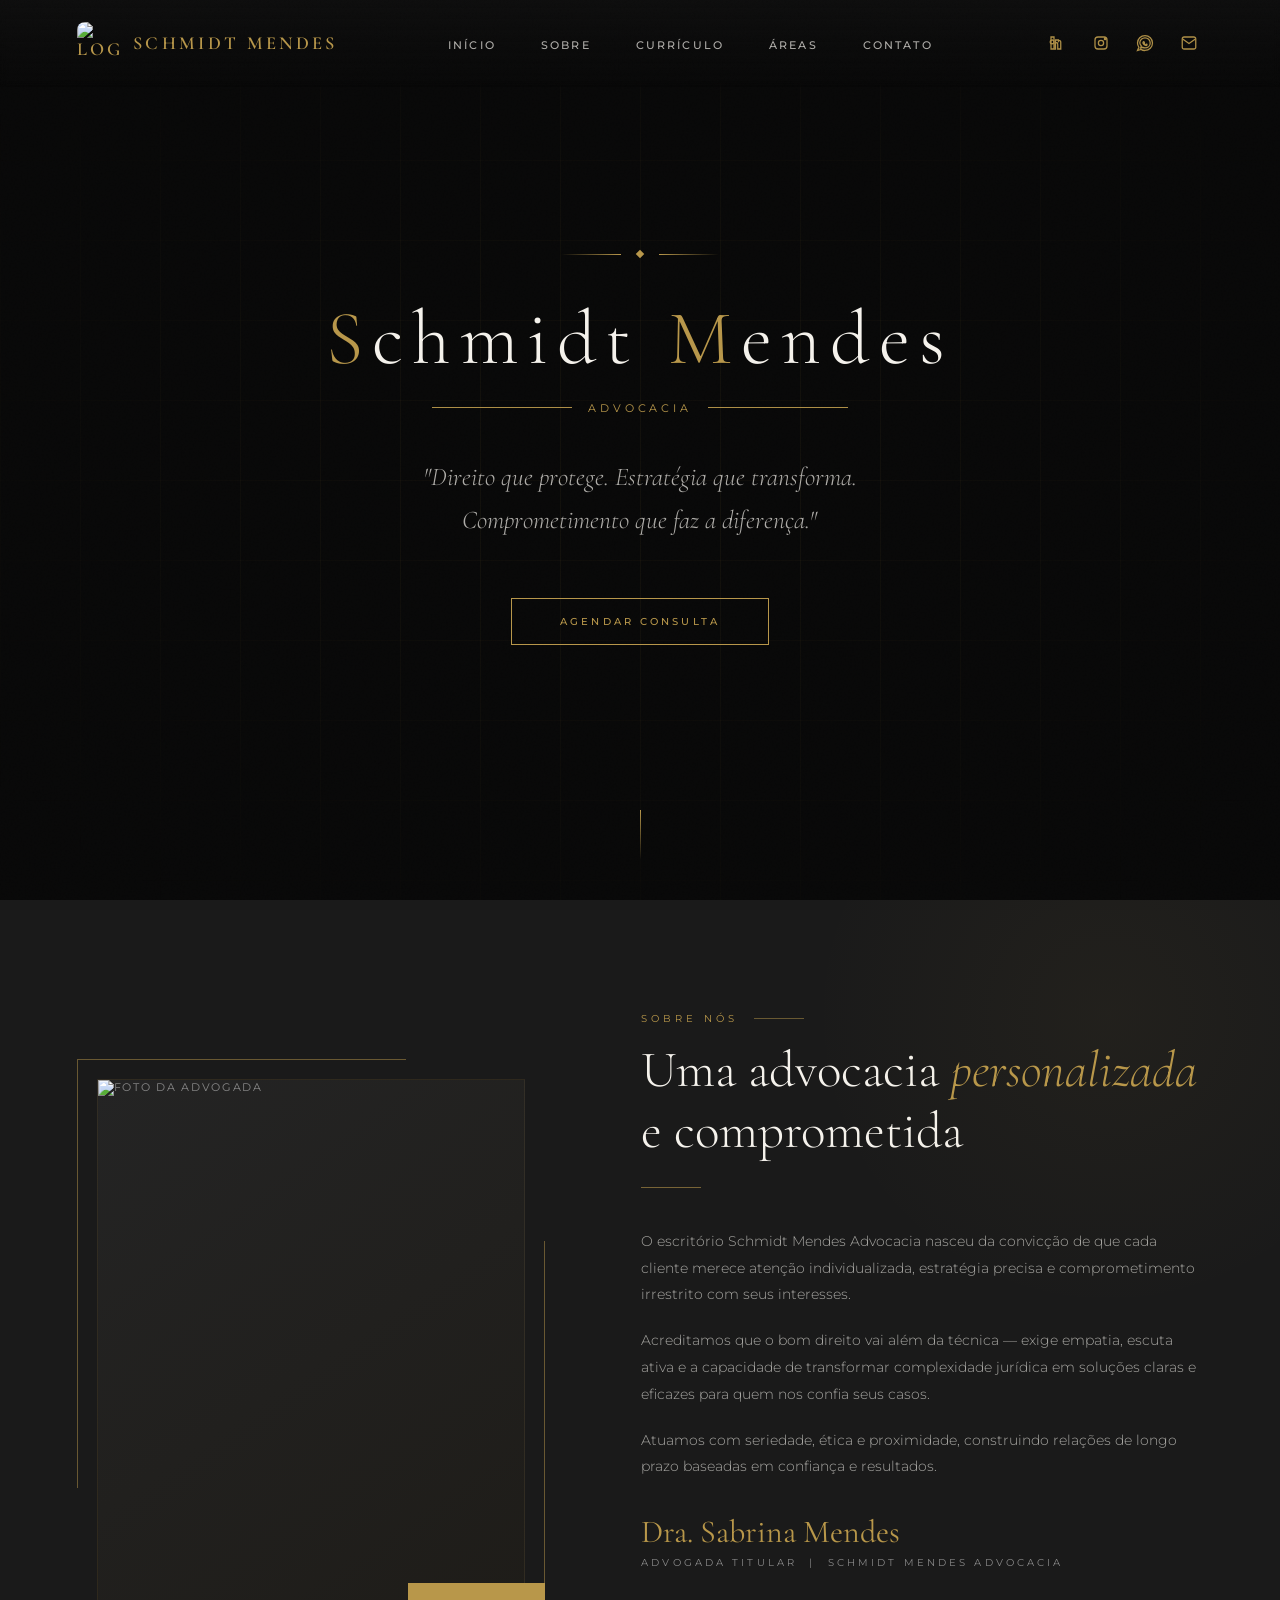
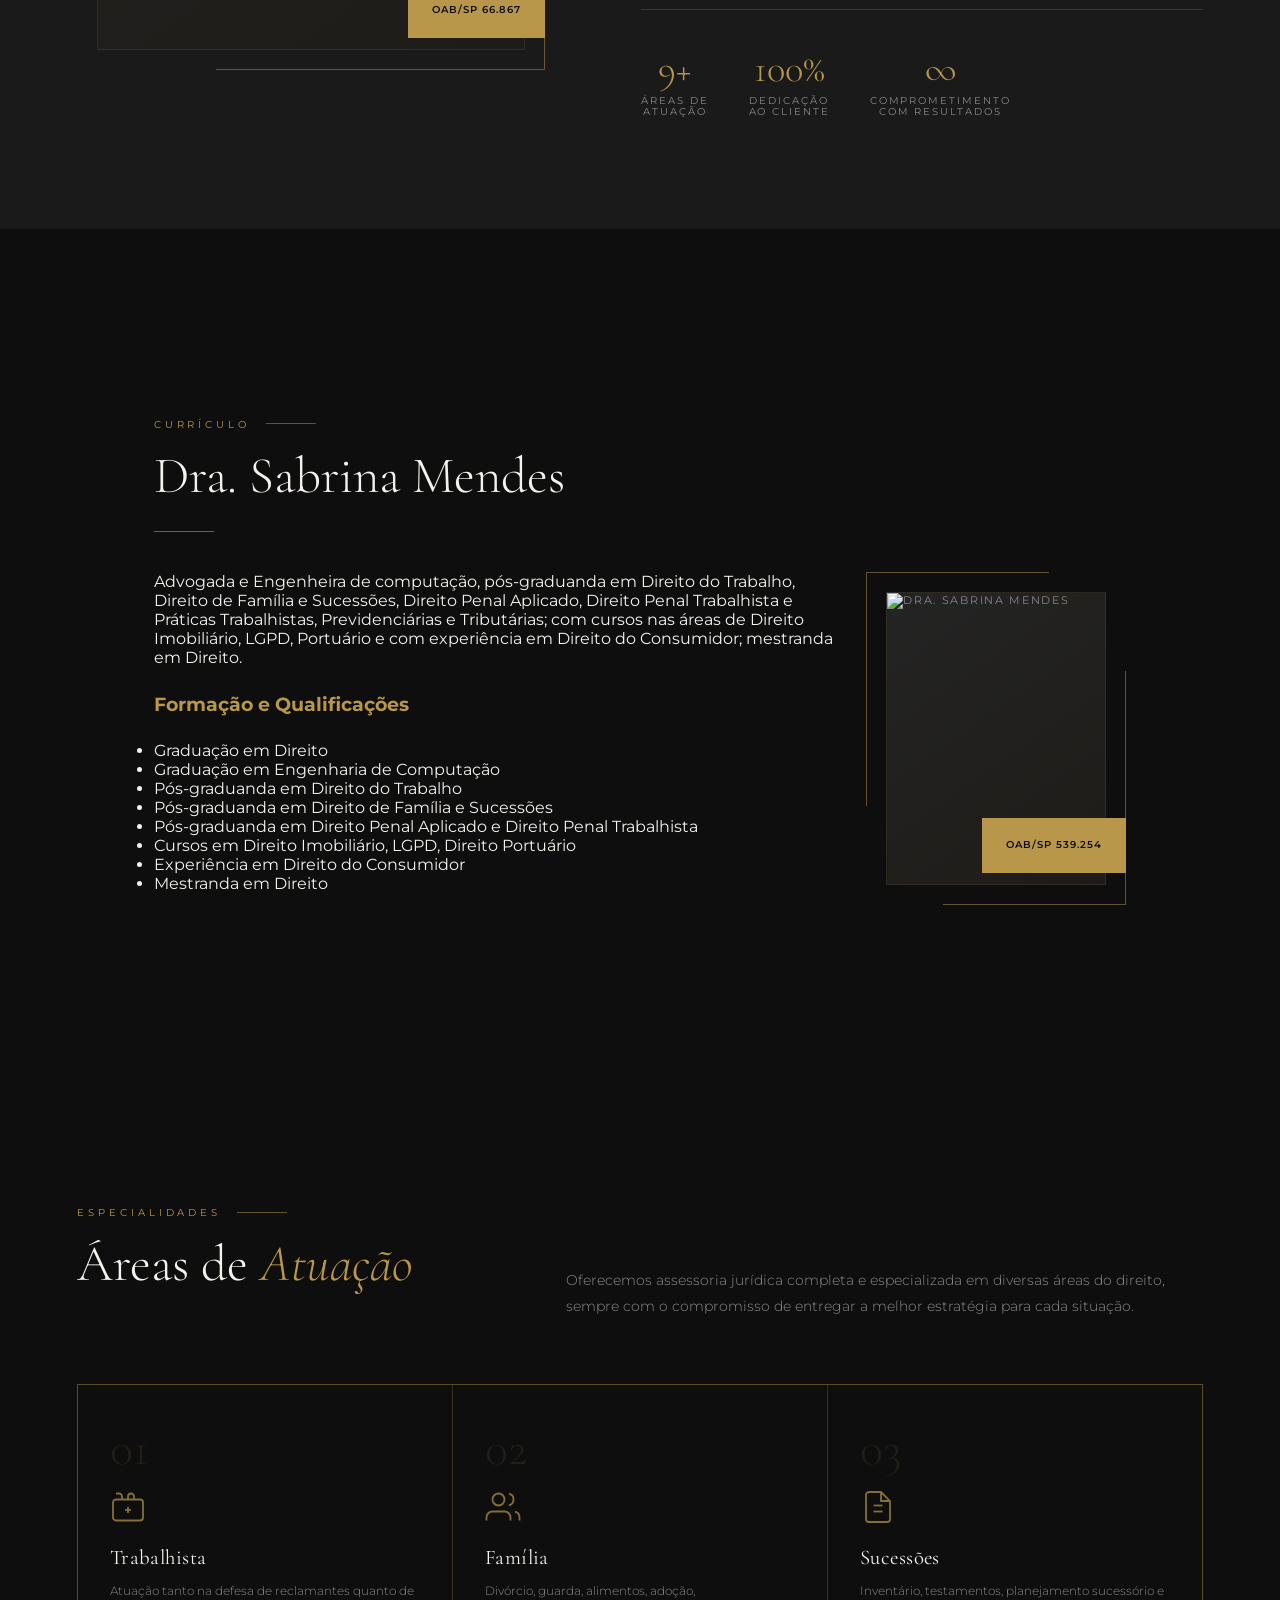
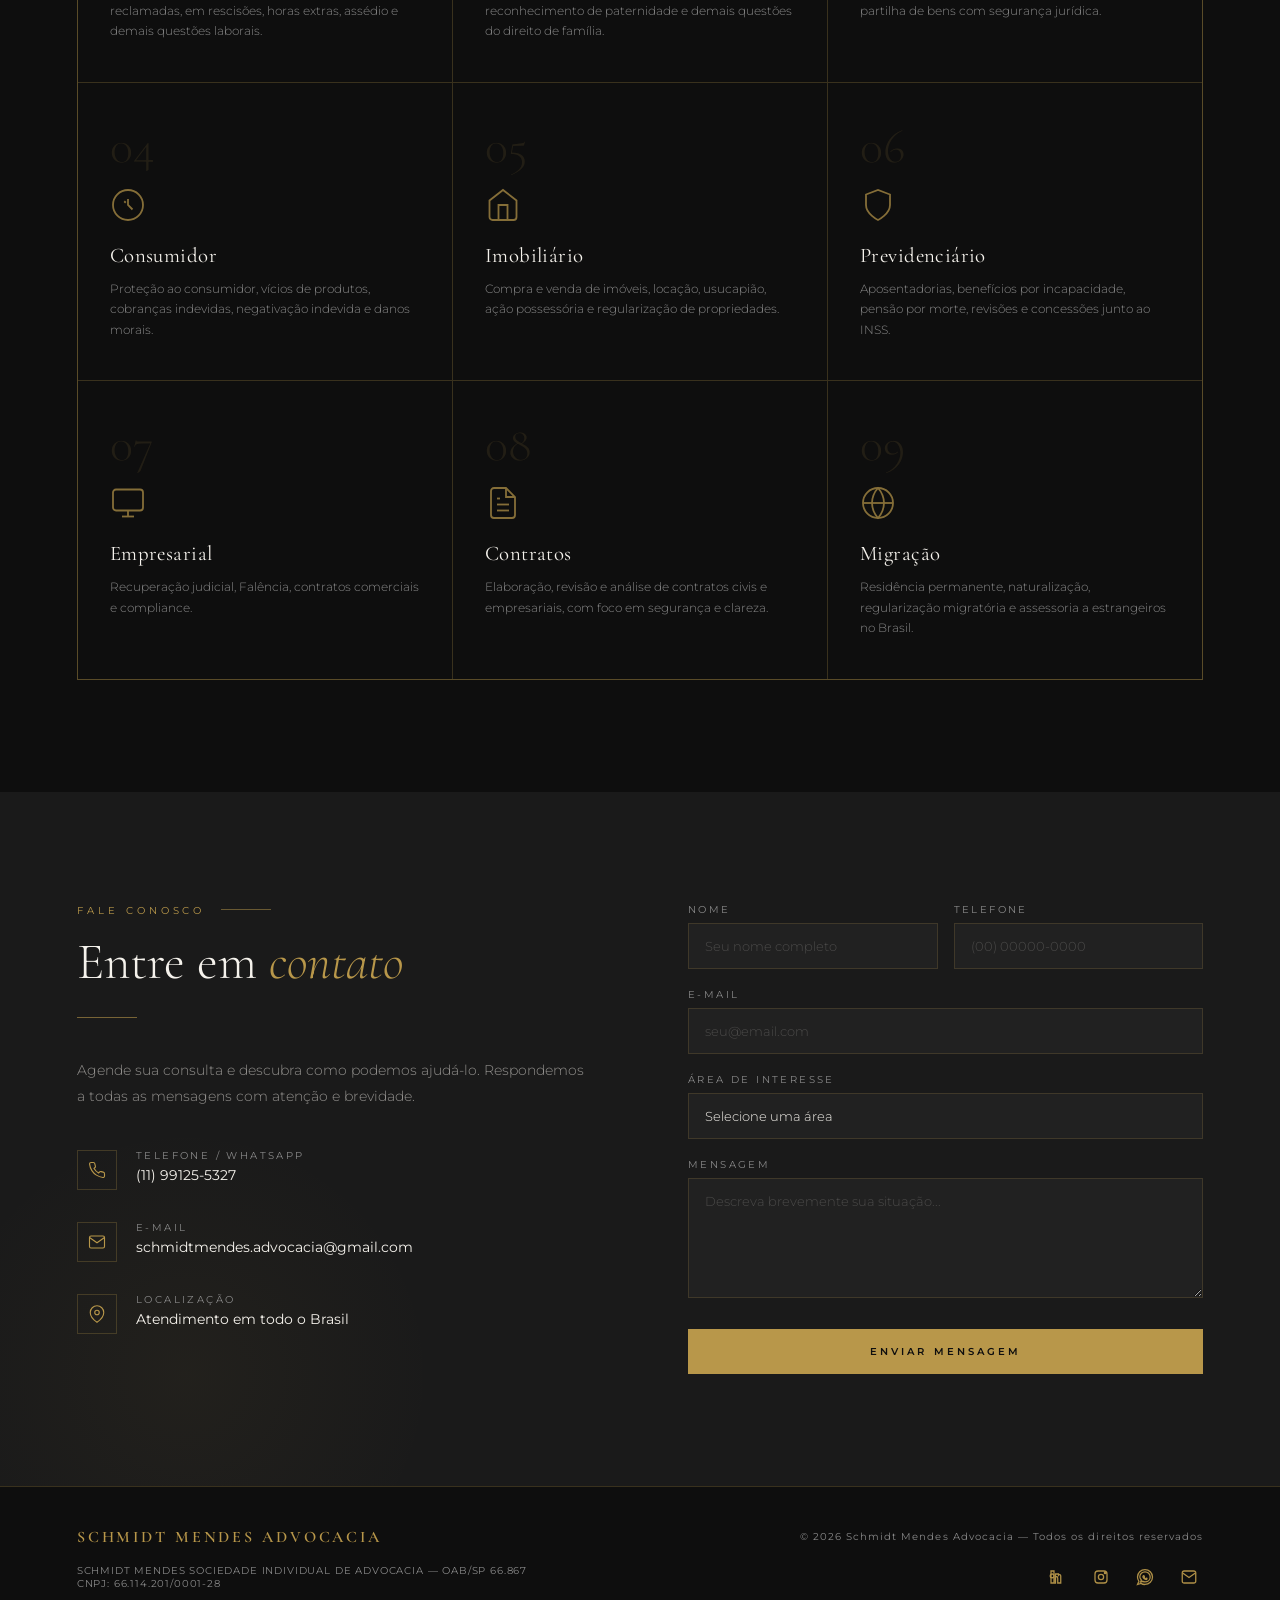
==== index.html @ 12203802 "fix: changing Schmidtmendesadv.html to index.html" ====
<!DOCTYPE html>
<html lang="pt-BR">
<head>
<meta charset="UTF-8">
<meta name="viewport" content="width=device-width, initial-scale=1.0">
<title>SM Advocacia</title>
<link rel="icon" type="image/png" href="../SITE THINGS/Gemini_Generated_Image_hbgyanhbgyanhbgy-removebg-preview.png">
<link href="https://fonts.googleapis.com/css2?family=Cormorant+Garamond:ital,wght@0,300;0,400;0,600;1,300;1,400&family=Montserrat:wght@300;400;500;600&display=swap" rel="stylesheet">
<link rel="stylesheet" href="Schmidtmendesadv.css">
<script src="Schmidtmendesadv.js" defer></script>
</head>
<body>

<nav>
  <div class="nav-logo">
    <img class="nav-logo-img" src="../SITE THINGS/Gemini_Generated_Image_hbgyanhbgyanhbgy-removebg-preview.png" alt="Logo Schmidt Mendes">
    <span>Schmidt Mendes</span>
  </div>
    <ul class="nav-links">
    <li><a href="index.html">Início</a></li>
    <li><a href="#sobre">Sobre</a></li>
    <li><a href="#curriculo">Currículo</a></li>
    <li><a href="#areas">Áreas</a></li>
    <li><a href="#contato">Contato</a></li>
    
  </ul>

  <div class="nav-socials">
    <a href="https://www.linkedin.com/company/schmidt-mendes-advocacia" target="_blank" rel="noopener noreferrer" aria-label="LinkedIn">
      <svg viewBox="0 0 24 24" aria-hidden="true"><path d="M4 4h4v16H4z"></path><path d="M8 10.5c0-1.38-1.12-2.5-2.5-2.5S3 9.12 3 10.5 4.12 13 5.5 13 8 11.88 8 10.5z"></path><path d="M10 20V8h4v1.6c.9-1.3 3-1.4 3 1.2V20h-4v-5.4c0-1.3 0-3-1.8-3s-2 1.3-2 2.9V20H10z"></path></svg>
    </a>
    <a href="https://www.instagram.com/schmidtmendes.adv/" target="_blank" rel="noopener noreferrer" aria-label="Instagram">
      <svg viewBox="0 0 24 24" aria-hidden="true"><rect x="4" y="4" width="16" height="16" rx="4"></rect><circle cx="12" cy="12" r="3.5"></circle><circle cx="17.5" cy="6.5" r="1"></circle></svg>
    </a>
    <a href="https://wa.me/5511991255327" target="_blank" rel="noopener noreferrer" aria-label="WhatsApp">
      <svg viewBox="0 0 24 24" aria-hidden="true"><path d="M12 2.04C6.47 2.04 2 6.49 2 12.02c0 2.12.7 4.09 1.88 5.69L2 22l4.58-1.45A9.94 9.94 0 0 0 12 21.98c5.53 0 10-4.45 10-9.96S17.53 2.04 12 2.04zm0 16.6c-1.03 0-2.03-.27-2.92-.77l-.21-.12-2.72.86.92-2.65-.14-.28A6.91 6.91 0 0 1 5.07 12c0-3.83 3.1-6.94 6.93-6.94 3.83 0 6.93 3.1 6.93 6.94S15.83 18.64 12 18.64zm3.11-4.5c-.16-.1-.94-.46-1.09-.52-.15-.06-.26-.1-.37.1-.1.16-.37.52-.45.63-.08.14-.17.17-.32.06-.14-.1-.61-.22-1.16-.72-.43-.38-.72-.84-.8-1-.08-.16-.01-.24.06-.32.06-.06.13-.14.2-.21.06-.05.08-.09.12-.15.04-.06.02-.12 0-.17-.02-.05-.37-.9-.51-1.24-.14-.31-.28-.27-.37-.27-.09 0-.19 0-.29 0-.1 0-.24.03-.37.18-.12.15-.46.45-.46 1.1 0 .64.47 1.26.53 1.35.05.1.92 1.45 2.22 2.03 1.29.58 1.29.39 1.53.37.24-.02.78-.32.89-.63.11-.31.11-.59.08-.64-.03-.05-.14-.08-.29-.14z"></path></svg>
    </a>
    <a href="mailto:schmidtmendes.advocacia@gmail.com" aria-label="E-mail">
      <svg viewBox="0 0 24 24" aria-hidden="true"><path d="M3 6.5A2.5 2.5 0 0 1 5.5 4h13A2.5 2.5 0 0 1 21 6.5v11a2.5 2.5 0 0 1-2.5 2.5h-13A2.5 2.5 0 0 1 3 17.5v-11z"></path><path d="M3.5 6.75l8.5 6 8.5-6"></path></svg>
    </a>
  </div>
</nav>

<section id="home">
  <div class="hero-bg"></div>
  <div class="hero-lines"></div>

  <div class="hero-content">
    <div class="hero-ornament">
      <div class="ornament-line"></div>
      <div class="ornament-diamond"></div>
      <div class="ornament-line right"></div>
    </div>

    <h1 class="hero-firm"><span class="hero-initial">S</span>chmidt <span class="hero-initial">M</span>endes</h1>
    <div class="hero-sub-wrapper">
      <div class="hero-sub-line"></div>
      <p class="hero-sub">ADVOCACIA</p>
      <div class="hero-sub-line"></div>
    </div>

    <p class="hero-tagline">
      "Direito que protege. Estratégia que transforma.<br>Comprometimento que faz a diferença."
    </p>

    <a href="#contato" class="hero-cta">Agendar Consulta</a>
  </div>

  <div class="scroll-hint">
    <div class="scroll-line"></div>
  </div>
</section>

<section id="sobre">
  <div class="sobre-grid">
    <div class="sobre-image-wrap reveal">
      <div class="sobre-frame">
        <div class="sobre-placeholder">
          <img class="sobre-photo" src="../SITE THINGS/Image Editing (2).png" alt="Foto da Advogada" style="width:100%;height:100%;object-fit:cover;display:block;">
        </div>
      </div>
      <div class="sobre-badge">OAB/SP 66.867
      </div>
    </div>

    <div class="sobre-text">
      <div class="section-label">Sobre Nós</div>
      <h2 class="section-title">Uma advocacia <em>personalizada</em> e comprometida</h2>
      <div class="divider"></div>

      <p>O escritório Schmidt Mendes Advocacia nasceu da convicção de que cada cliente merece atenção individualizada, estratégia precisa e comprometimento irrestrito com seus interesses.</p>

      <p>Acreditamos que o bom direito vai além da técnica — exige empatia, escuta ativa e a capacidade de transformar complexidade jurídica em soluções claras e eficazes para quem nos confia seus casos.</p>

      <p>Atuamos com seriedade, ética e proximidade, construindo relações de longo prazo baseadas em confiança e resultados.</p>

      <div class="sobre-name">Dra. Sabrina Mendes</div>
      <div class="sobre-role">Advogada Titular &nbsp;|&nbsp; Schmidt Mendes Advocacia</div>

      <div class="sobre-stats">
        <div class="stat-item">
          <span class="stat-number">9+</span>
          <div class="stat-label">Áreas de<br>Atuação</div>
        </div>
        <div class="stat-item">
          <span class="stat-number">100%</span>
          <div class="stat-label">Dedicação<br>ao Cliente</div>
        </div>
        <div class="stat-item">
          <span class="stat-number">∞</span>
          <div class="stat-label">Comprometimento<br>com Resultados</div>
        </div>
      </div>
    </div>
  </div>
</section>


<section id="curriculo">
  <div class="curriculo-wrap reveal" style="padding:6vw;">
    <div>
      <div class="section-label">Currículo</div>
      <h2 class="section-title">Dra. Sabrina Mendes</h2>
      <div class="divider"></div>
    </div>

    <div style="display:flex;gap:2rem;align-items:flex-start;flex-wrap:wrap;">
      <div style="flex:1;min-width:260px;">
        <p>Advogada e Engenheira de computação, pós-graduanda em Direito do Trabalho, Direito de Família e Sucessões, Direito Penal Aplicado, Direito Penal Trabalhista e Práticas Trabalhistas, Previdenciárias e Tributárias; com cursos nas áreas de Direito Imobiliário, LGPD, Portuário e com experiência em Direito do Consumidor; mestranda em Direito.</p>

        <h3 class="qual-title">Formação e Qualificações</h3>
        <ul>
          <li>Graduação em Direito</li>
          <li>Graduação em Engenharia de Computação</li>
          <li>Pós-graduanda em Direito do Trabalho</li>
          <li>Pós-graduanda em Direito de Família e Sucessões</li>
          <li>Pós-graduanda em Direito Penal Aplicado e Direito Penal Trabalhista</li>
          <li>Cursos em Direito Imobiliário, LGPD, Direito Portuário</li>
          <li>Experiência em Direito do Consumidor</li>
          <li>Mestranda em Direito</li>
        </ul>
      </div>

      <div class="sobre-image-wrap reveal" style="width:260px;flex:0 0 260px;">
        <div class="sobre-frame">
          <div class="sobre-placeholder">
            <img class="sobre-photo" src="../SITE THINGS/ChatGPT Image 16 de mai. de 2026, 17_04_55.png" alt="Dra. Sabrina Mendes" style="width:100%;height:100%;object-fit:cover;display:block;">
          </div>
        </div>
        <div class="sobre-badge">OAB/SP 539.254
        </div>
      </div>
    </div>
  </div>
</section>

<section id="areas">
  <div class="areas-intro reveal">
    <div>
      <div class="section-label">Especialidades</div>
      <h2 class="section-title">Áreas de <em>Atuação</em></h2>
    </div>
    <p class="areas-desc">Oferecemos assessoria jurídica completa e especializada em diversas áreas do direito, sempre com o compromisso de entregar a melhor estratégia para cada situação.</p>
  </div>

  <div class="areas-grid">
    <div class="area-card reveal">
      <div class="area-num">01</div>
      <svg class="area-icon" viewBox="0 0 24 24" fill="none" stroke="currentColor" stroke-width="1.2">
        <rect x="2" y="7" width="20" height="14" rx="2"/>
        <path d="M16 7V5a2 2 0 0 0-4 0v2M8 7V5a2 2 0 0 0-2-2H4"/>
        <line x1="12" y1="12" x2="12" y2="16"/>
        <line x1="10" y1="14" x2="14" y2="14"/>
      </svg>
      <div class="area-name">Trabalhista</div>
        <p class="area-desc">Atuação tanto na defesa de reclamantes quanto de reclamadas, em rescisões, horas extras, assédio e demais questões laborais.</p>
    </div>
    <div class="area-card reveal">
      <div class="area-num">02</div>
      <svg class="area-icon" viewBox="0 0 24 24" fill="none" stroke="currentColor" stroke-width="1.2">
        <path d="M17 21v-2a4 4 0 0 0-4-4H5a4 4 0 0 0-4 4v2"/>
        <circle cx="9" cy="7" r="4"/>
        <path d="M23 21v-2a4 4 0 0 0-3-3.87"/>
        <path d="M16 3.13a4 4 0 0 1 0 7.75"/>
      </svg>
      <div class="area-name">Família</div>
      <p class="area-desc">Divórcio, guarda, alimentos, adoção, reconhecimento de paternidade e demais questões do direito de família.</p>
    </div>
    <div class="area-card reveal">
      <div class="area-num">03</div>
      <svg class="area-icon" viewBox="0 0 24 24" fill="none" stroke="currentColor" stroke-width="1.2">
        <path d="M14 2H6a2 2 0 0 0-2 2v16a2 2 0 0 0 2 2h12a2 2 0 0 0 2-2V8z"/>
        <polyline points="14 2 14 8 20 8"/>
        <line x1="9" y1="15" x2="15" y2="15"/>
        <line x1="9" y1="11" x2="15" y2="11"/>
      </svg>
      <div class="area-name">Sucessões</div>
      <p class="area-desc">Inventário, testamentos, planejamento sucessório e partilha de bens com segurança jurídica.</p>
    </div>
    <div class="area-card reveal">
      <div class="area-num">04</div>
      <svg class="area-icon" viewBox="0 0 24 24" fill="none" stroke="currentColor" stroke-width="1.2">
        <circle cx="12" cy="12" r="10"/>
        <path d="M12 8v4l3 3"/>
        <path d="M9.5 9.5l1 1"/>
      </svg>
      <div class="area-name">Consumidor</div>
      <p class="area-desc">Proteção ao consumidor, vícios de produtos, cobranças indevidas, negativação indevida e danos morais.</p>
    </div>
    <div class="area-card reveal">
      <div class="area-num">05</div>
      <svg class="area-icon" viewBox="0 0 24 24" fill="none" stroke="currentColor" stroke-width="1.2">
        <path d="M3 9l9-7 9 7v11a2 2 0 0 1-2 2H5a2 2 0 0 1-2-2z"/>
        <polyline points="9 22 9 12 15 12 15 22"/>
      </svg>
      <div class="area-name">Imobiliário</div>
      <p class="area-desc">Compra e venda de imóveis, locação, usucapião, ação possessória e regularização de propriedades.</p>
    </div>
    <div class="area-card reveal">
      <div class="area-num">06</div>
      <svg class="area-icon" viewBox="0 0 24 24" fill="none" stroke="currentColor" stroke-width="1.2">
        <path d="M12 22s8-4 8-10V5l-8-3-8 3v7c0 6 8 10 8 10z"/>
      </svg>
      <div class="area-name">Previdenciário</div>
      <p class="area-desc">Aposentadorias, benefícios por incapacidade, pensão por morte, revisões e concessões junto ao INSS.</p>
    </div>
    <div class="area-card reveal">
      <div class="area-num">07</div>
      <svg class="area-icon" viewBox="0 0 24 24" fill="none" stroke="currentColor" stroke-width="1.2">
        <rect x="2" y="3" width="20" height="14" rx="2"/>
        <line x1="8" y1="21" x2="16" y2="21"/>
        <line x1="12" y1="17" x2="12" y2="21"/>
      </svg>
      <div class="area-name">Empresarial</div>
      <p class="area-desc">Recuperação judicial, Falência, contratos comerciais e compliance.</p>
    </div>
    <div class="area-card reveal">
      <div class="area-num">08</div>
      <svg class="area-icon" viewBox="0 0 24 24" fill="none" stroke="currentColor" stroke-width="1.2">
        <path d="M14 2H6a2 2 0 0 0-2 2v16a2 2 0 0 0 2 2h12a2 2 0 0 0 2-2V8z"/>
        <polyline points="14 2 14 8 20 8"/>
        <line x1="16" y1="13" x2="8" y2="13"/>
        <line x1="16" y1="17" x2="8" y2="17"/>
        <polyline points="10 9 9 9 8 9"/>
      </svg>
      <div class="area-name">Contratos</div>
      <p class="area-desc">Elaboração, revisão e análise de contratos civis e empresariais, com foco em segurança e clareza.</p>
    </div>
    <div class="area-card reveal">
      <div class="area-num">09</div>
      <svg class="area-icon" viewBox="0 0 24 24" fill="none" stroke="currentColor" stroke-width="1.2">
        <circle cx="12" cy="12" r="10"/>
        <line x1="2" y1="12" x2="22" y2="12"/>
        <path d="M12 2a15.3 15.3 0 0 1 4 10 15.3 15.3 0 0 1-4 10 15.3 15.3 0 0 1-4-10 15.3 15.3 0 0 1 4-10z"/>
      </svg>
      <div class="area-name">Migração</div>
      <p class="area-desc">Residência permanente, naturalização, regularização migratória e assessoria a estrangeiros no Brasil.</p>
    </div>
  </div>
</section>

<section id="contato">
  <div class="contato-wrap">
    <div class="reveal">
      <div class="section-label">Fale Conosco</div>
      <h2 class="section-title">Entre em <em>contato</em></h2>
      <div class="divider"></div>
      <p class="contato-intro">
        Agende sua consulta e descubra como podemos ajudá-lo. Respondemos a todas as mensagens com atenção e brevidade.
      </p>

      <div class="contato-info-item">
        <div class="contato-icon">
          <svg viewBox="0 0 24 24" fill="none" stroke="currentColor" stroke-width="1.5">
            <path d="M22 16.92v3a2 2 0 0 1-2.18 2 19.79 19.79 0 0 1-8.63-3.07 19.5 19.5 0 0 1-6-6A19.79 19.79 0 0 1 2.12 4.18 2 2 0 0 1 4.11 2h3a2 2 0 0 1 2 1.72c.127.96.361 1.903.7 2.81a2 2 0 0 1-.45 2.11L8.09 9.91a16 16 0 0 0 6 6l1.27-1.27a2 2 0 0 1 2.11-.45c.907.339 1.85.573 2.81.7A2 2 0 0 1 22 16.92z"/>
          </svg>
        </div>
        <div>
          <div class="contato-info-label">Telefone / WhatsApp</div>
          <div class="contato-info-val">(11) 99125-5327</div>
        </div>
      </div>

      <div class="contato-info-item">
        <div class="contato-icon">
          <svg viewBox="0 0 24 24" fill="none" stroke="currentColor" stroke-width="1.5">
            <path d="M4 4h16c1.1 0 2 .9 2 2v12c0 1.1-.9 2-2 2H4c-1.1 0-2-.9-2-2V6c0-1.1.9-2 2-2z"/>
            <polyline points="22,6 12,13 2,6"/>
          </svg>
        </div>
        <div>
          <div class="contato-info-label">E-mail</div>
          <div class="contato-info-val">schmidtmendes.advocacia@gmail.com</div>
        </div>
      </div>

      <div class="contato-info-item">
        <div class="contato-icon">
          <svg viewBox="0 0 24 24" fill="none" stroke="currentColor" stroke-width="1.5">
            <path d="M21 10c0 7-9 13-9 13s-9-6-9-13a9 9 0 0 1 18 0z"/>
            <circle cx="12" cy="10" r="3"/>
          </svg>
        </div>
        <div>
          <div class="contato-info-label">Localização</div>
          <div class="contato-info-val">Atendimento em todo o Brasil</div>
        </div>
      </div>
    </div>

    <div class="reveal">
      <form class="contato-form">
        <div class="form-row">
          <div class="form-group">
            <label>Nome</label>
            <input id="contact-name" name="name" type="text" placeholder="Seu nome completo">
          </div>
          <div class="form-group">
            <label>Telefone</label>
            <input id="contact-phone" name="phone" type="tel" placeholder="(00) 00000-0000">
          </div>
        </div>
        <div class="form-group">
          <label>E-mail</label>
          <input id="contact-email" name="email" type="email" placeholder="seu@email.com">
        </div>
        <div class="form-group">
          <label>Área de interesse</label>
          <select id="contact-area" name="area">
            <option value="" disabled selected>Selecione uma área</option>
            <option>Trabalhista</option>
            <option>Família</option>
            <option>Sucessões</option>
            <option>Consumidor</option>
            <option>Imobiliário</option>
            <option>Previdenciário</option>
            <option>Empresarial</option>
            <option>Contratos</option>
            <option>Migração</option>
            <option>Outro</option>
          </select>
        </div>
        <div class="form-group">
          <label>Mensagem</label>
          <textarea id="contact-message" name="message" placeholder="Descreva brevemente sua situação..."></textarea>
        </div>
        <button type="submit" class="btn-submit">Enviar Mensagem</button>
      </form>
    </div>
  </div>
</section>

<footer>
  <div class="footer-logo">Schmidt Mendes Advocacia</div>
  <div class="footer-copy">© 2026 Schmidt Mendes Advocacia — Todos os direitos reservados</div>
  <div class="footer-oab"> SCHMIDT MENDES SOCIEDADE INDIVIDUAL DE ADVOCACIA — OAB/SP 66.867 <br> CNPJ: 66.114.201/0001-28 </div>
  
  <div class="footer-socials">
    <a href="https://www.linkedin.com/company/schmidt-mendes-advocacia" target="_blank" rel="noopener noreferrer" aria-label="LinkedIn">
      <svg viewBox="0 0 24 24" aria-hidden="true"><path d="M4 4h4v16H4z"></path><path d="M8 10.5c0-1.38-1.12-2.5-2.5-2.5S3 9.12 3 10.5 4.12 13 5.5 13 8 11.88 8 10.5z"></path><path d="M10 20V8h4v1.6c.9-1.3 3-1.4 3 1.2V20h-4v-5.4c0-1.3 0-3-1.8-3s-2 1.3-2 2.9V20H10z"></path></svg>
    </a>
    <a href="https://www.instagram.com/dra.sabrinamendes?igsh=MWxzcjF6MW9qdW45Mg%3D%3D&utm_source=qr" target="_blank" rel="noopener noreferrer" aria-label="Instagram">
      <svg viewBox="0 0 24 24" aria-hidden="true"><rect x="4" y="4" width="16" height="16" rx="4"></rect><circle cx="12" cy="12" r="3.5"></circle><circle cx="17.5" cy="6.5" r="1"></circle></svg>
    </a>
    <a href="https://wa.me/5511991255327" target="_blank" rel="noopener noreferrer" aria-label="WhatsApp">
      <svg viewBox="0 0 24 24" aria-hidden="true"><path d="M12 2.04C6.47 2.04 2 6.49 2 12.02c0 2.12.7 4.09 1.88 5.69L2 22l4.58-1.45A9.94 9.94 0 0 0 12 21.98c5.53 0 10-4.45 10-9.96S17.53 2.04 12 2.04zm0 16.6c-1.03 0-2.03-.27-2.92-.77l-.21-.12-2.72.86.92-2.65-.14-.28A6.91 6.91 0 0 1 5.07 12c0-3.83 3.1-6.94 6.93-6.94 3.83 0 6.93 3.1 6.93 6.94S15.83 18.64 12 18.64zm3.11-4.5c-.16-.1-.94-.46-1.09-.52-.15-.06-.26-.1-.37.1-.1.16-.37.52-.45.63-.08.14-.17.17-.32.06-.14-.1-.61-.22-1.16-.72-.43-.38-.72-.84-.8-1-.08-.16-.01-.24.06-.32.06-.06.13-.14.2-.21.06-.05.08-.09.12-.15.04-.06.02-.12 0-.17-.02-.05-.37-.9-.51-1.24-.14-.31-.28-.27-.37-.27-.09 0-.19 0-.29 0-.1 0-.24.03-.37.18-.12.15-.46.45-.46 1.1 0 .64.47 1.26.53 1.35.05.1.92 1.45 2.22 2.03 1.29.58 1.29.39 1.53.37.24-.02.78-.32.89-.63.11-.31.11-.59.08-.64-.03-.05-.14-.08-.29-.14z"></path></svg>
    </a>
    <a href="mailto:schmidtmendes.advocacia@gmail.com" aria-label="E-mail">
      <svg viewBox="0 0 24 24" aria-hidden="true"><path d="M3 6.5A2.5 2.5 0 0 1 5.5 4h13A2.5 2.5 0 0 1 21 6.5v11a2.5 2.5 0 0 1-2.5 2.5h-13A2.5 2.5 0 0 1 3 17.5v-11z"></path><path d="M3.5 6.75l8.5 6 8.5-6"></path></svg>
    </a>
  </div>
</footer>

</body>
</html>
---- Schmidtmendesadv.css ----
:root {
  --gold: #b8974a;
  --gold-light: #d4b572;
  --gold-dark: #8a6e2f;
  --dark: #0e0e0e;
  --dark2: #1a1a1a;
  --dark3: #242424;
  --off-white: #f5f2ec;
  --text-muted: #888;
  --border: rgba(184,151,74,0.25);
}

* {
  margin: 0;
  padding: 0;
  box-sizing: border-box;
}

html {
  scroll-behavior: smooth;
}

body {
  background: var(--dark);
  color: var(--off-white);
  font-family: 'Montserrat', sans-serif;
  overflow-x: hidden;
}

body::before {
  content: '';
  position: fixed;
  inset: 0;
  background-image: url("data:image/svg+xml,%3Csvg viewBox='0 0 512 512' xmlns='http://www.w3.org/2000/svg'%3E%3Cfilter id='noise'%3E%3CfeTurbulence type='fractalNoise' baseFrequency='0.9' numOctaves='4' stitchTiles='stitch'/%3E%3C/filter%3E%3Crect width='100%25' height='100%25' filter='url(%23noise)' opacity='0.04'/%3E%3C/svg%3E");
  pointer-events: none;
  z-index: 9999;
  opacity: 0.4;
}

nav {
  position: fixed;
  top: 0;
  left: 0;
  right: 0;
  z-index: 100;
  padding: 1.4rem 6vw;
  display: flex;
  align-items: center;
  justify-content: space-between;
  background: linear-gradient(to bottom, rgba(14,14,14,0.97) 0%, transparent 100%);
  backdrop-filter: blur(4px);
}

.nav-logo {
  display: inline-flex;
  align-items: center;
  gap: 0.9rem;
  font-family: 'Cormorant Garamond', serif;
  font-size: 1.15rem;
  font-weight: 600;
  letter-spacing: 0.18em;
  text-transform: uppercase;
  color: var(--gold);
}

.nav-logo-img {
  width: 42px;
  height: 42px;
  object-fit: contain;
  border-radius: 8px;
}

.nav-links {
  display: flex;
  gap: 2.8rem;
  list-style: none;
}

.nav-links a {
  font-size: 0.68rem;
  letter-spacing: 0.2em;
  text-transform: uppercase;
  color: var(--off-white);
  text-decoration: none;
  opacity: 0.7;
  transition: opacity 0.3s, color 0.3s;
  font-weight: 500;
}

.nav-links a:hover {
  opacity: 1;
  color: var(--gold);
}

.nav-socials {
  display: inline-flex;
  align-items: center;
  gap: 1rem;
}

.nav-socials a {
  display: inline-flex;
  width: 28px;
  height: 28px;
  align-items: center;
  justify-content: center;
  color: var(--off-white);
  opacity: 0.75;
  transition: opacity 0.3s, color 0.3s, transform 0.3s;
}

.nav-socials a {
  display: inline-flex;
  width: 28px;
  height: 28px;
  align-items: center;
  justify-content: center;
  color: var(--gold);
  opacity: 0.95;
  transition: opacity 0.3s, color 0.3s, transform 0.3s;
}

.nav-socials a:hover {
  opacity: 1;
  color: #ffffff;
  transform: translateY(-1px);
}

.nav-socials svg {
  width: 18px;
  height: 18px;
  stroke: currentColor;
  fill: none;
  stroke-width: 1.7;
}

#home {
  min-height: 100vh;
  display: flex;
  flex-direction: column;
  align-items: center;
  justify-content: center;
  position: relative;
  text-align: center;
  padding: 0 6vw;
  overflow: hidden;
}

.hero-bg {
  position: absolute;
  inset: 0;
  background-image: 
    linear-gradient(rgba(0, 0, 0, 0.45), rgba(0, 0, 0, 0.45)),
    url("../SITE THINGS/black-and-gold-marble-painted-j0p7bzyl3sdvepz0.jpg");
  background-size: cover;
  background-position: center;
  background-attachment: fixed;
}

.hero-lines {
  position: absolute;
  inset: 0;
  background-image:
    linear-gradient(to right, rgba(184,151,74,0.06) 1px, transparent 1px),
    linear-gradient(to bottom, rgba(184,151,74,0.04) 1px, transparent 1px);
  background-size: 80px 80px;
  mask-image: radial-gradient(ellipse 80% 80% at center, black 20%, transparent 80%);
}

.hero-content {
  position: relative;
  z-index: 1;
}

.hero-ornament {
  display: flex;
  align-items: center;
  gap: 1rem;
  justify-content: center;
  margin-bottom: 2.5rem;
  opacity: 0;
  animation: fadeUp 1s 0.2s forwards;
}

.ornament-line {
  width: 60px;
  height: 1px;
  background: linear-gradient(to right, transparent, var(--gold));
}

.ornament-line.right {
  background: linear-gradient(to left, transparent, var(--gold));
}

.ornament-diamond {
  width: 6px;
  height: 6px;
  background: var(--gold);
  transform: rotate(45deg);
}

.logo-emblem {
  width: 90px;
  height: 90px;
  margin: 0 auto 2rem;
  position: relative;
  opacity: 0;
  animation: fadeUp 1s 0.1s forwards;
}

.logo-emblem svg {
  width: 100%;
  height: 100%;
}

.hero-firm {
  font-family: 'Hatolie', 'Cormorant Garamond', serif;
  font-size: clamp(2.6rem, 6vw, 5.2rem);
  font-weight: 300;
  letter-spacing: 0.12em;
  line-height: 1.1;
  color: var(--off-white);
  text-transform: none;
  opacity: 0;
  animation: fadeUp 1s 0.35s forwards;
}

.hero-firm .hero-initial {
  color: var(--gold);
  font-weight: 300;
}
 
.hero-sub {
  font-size: 0.68rem;
  letter-spacing: 0.35em;
  text-transform: uppercase;
  color: #b8974a;
  margin: 0;
  white-space: nowrap;
}

.hero-sub-wrapper {
  display: flex;
  align-items: center;
  gap: 1rem;
  justify-content: center;
  margin: 1.2rem 0 2.5rem;
  opacity: 0;
  animation: fadeUp 1s 0.5s forwards;
}

.hero-sub-line {
  flex: 1 1 80px;
  max-width: 140px;
  height: 1px;
  background: var(--gold);
  opacity: 0.95;
}

/* Qualifications title styling */
.qual-title {
  color: var(--gold);
  margin-top: 1.6rem;
  margin-bottom: 1.6rem;
}

.hero-tagline {
  font-family: 'Cormorant Garamond', serif;
  font-size: clamp(1.1rem, 2.2vw, 1.6rem);
  font-style: italic;
  font-weight: 300;
  color: rgba(245,242,236,0.7);
  max-width: 600px;
  line-height: 1.7;
  margin: 0 auto 3.5rem;
  opacity: 0;
  animation: fadeUp 1s 0.65s forwards;
}

.hero-cta {
  display: inline-block;
  padding: 1rem 3rem;
  border: 1px solid var(--gold);
  color: var(--gold);
  font-size: 0.65rem;
  letter-spacing: 0.3em;
  text-transform: uppercase;
  text-decoration: none;
  font-weight: 500;
  transition: background 0.35s, color 0.35s;
  opacity: 0;
  animation: fadeUp 1s 0.8s forwards;
  position: relative;
  overflow: hidden;
}

.hero-cta::before {
  content: '';
  position: absolute;
  inset: 0;
  background: var(--gold);
  transform: scaleX(0);
  transform-origin: left;
  transition: transform 0.35s ease;
  z-index: -1;
}

.hero-cta:hover::before {
  transform: scaleX(1);
}

.hero-cta:hover {
  color: var(--dark);
}

.scroll-hint {
  position: absolute;
  bottom: 2.5rem;
  left: 50%;
  transform: translateX(-50%);
  display: flex;
  flex-direction: column;
  align-items: center;
  gap: 0.5rem;
  opacity: 0;
  animation: fadeUp 1s 1.2s forwards;
}

.scroll-hint span {
  font-size: 0.6rem;
  letter-spacing: 0.25em;
  text-transform: uppercase;
  color: var(--text-muted);
}

.scroll-line {
  width: 1px;
  height: 50px;
  background: linear-gradient(to bottom, var(--gold), transparent);
  animation: scrollPulse 2s infinite;
}

section {
  padding: 7rem 6vw;
}

.section-label {
  font-size: 0.62rem;
  letter-spacing: 0.4em;
  text-transform: uppercase;
  color: var(--gold);
  margin-bottom: 1rem;
  display: flex;
  align-items: center;
  gap: 1rem;
}

.section-label::after {
  content: '';
  flex: 1;
  max-width: 50px;
  height: 1px;
  background: var(--gold);
  opacity: 0.5;
}

.section-title {
  font-family: 'Cormorant Garamond', serif;
  font-size: clamp(2.2rem, 4vw, 3.5rem);
  font-weight: 300;
  line-height: 1.2;
  color: var(--off-white);
  margin-bottom: 1.5rem;
}

.section-title em {
  font-style: italic;
  color: var(--gold);
}

.divider {
  width: 60px;
  height: 1px;
  background: var(--gold);
  margin-bottom: 2.5rem;
  opacity: 0.6;
}

#sobre {
  background: var(--dark2);
  position: relative;
  overflow: hidden;
}

#sobre::before {
  content: '';
  position: absolute;
  right: -10%;
  top: -20%;
  width: 600px;
  height: 600px;
  border-radius: 50%;
  background: radial-gradient(circle, rgba(184,151,74,0.05) 0%, transparent 70%);
  pointer-events: none;
}

.sobre-grid {
  display: grid;
  grid-template-columns: 1fr 1.2fr;
  gap: 6rem;
  align-items: center;
  max-width: 1200px;
  margin: 0 auto;
}

.sobre-image-wrap {
  position: relative;
}

.sobre-frame {
  position: relative;
  padding: 20px;
}

.sobre-frame::before {
  content: '';
  position: absolute;
  top: 0;
  left: 0;
  width: 70%;
  height: 70%;
  border-top: 1px solid var(--gold);
  border-left: 1px solid var(--gold);
  opacity: 0.5;
}

.sobre-frame::after {
  content: '';
  position: absolute;
  bottom: 0;
  right: 0;
  width: 70%;
  height: 70%;
  border-bottom: 1px solid var(--gold);
  border-right: 1px solid var(--gold);
  opacity: 0.5;
}

.sobre-placeholder {
  width: 100%;
  aspect-ratio: 3/4;
  background: linear-gradient(145deg, var(--dark3) 0%, #1e1c18 100%);
  display: flex;
  flex-direction: column;
  align-items: center;
  justify-content: center;
  gap: 1rem;
  color: var(--text-muted);
  font-size: 0.7rem;
  letter-spacing: 0.15em;
  text-transform: uppercase;
  border: 1px solid rgba(184,151,74,0.1);
}

.sobre-placeholder svg {
  width: 48px;
  height: 48px;
  opacity: 0.3;
}

.sobre-badge {
  position: absolute;
  bottom: 2rem;
  right: 0;
  background: var(--gold);
  color: var(--dark);
  padding: 1.2rem 1.5rem;
  font-size: 0.65rem;
  letter-spacing: 0.1em;
  font-weight: 600;
  text-transform: uppercase;
  text-align: center;
  line-height: 1.6;
  z-index: 2;
}

.sobre-badge strong {
  display: block;
  font-family: 'Cormorant Garamond', serif;
  font-size: 2rem;
  font-weight: 600;
  letter-spacing: 0;
  line-height: 1;
}

.sobre-text p {
  font-size: 0.88rem;
  line-height: 1.9;
  color: rgba(245,242,236,0.65);
  margin-bottom: 1.2rem;
  font-weight: 300;
}

.sobre-name {
  font-family: 'Cormorant Garamond', serif;
  font-size: 2rem;
  font-weight: 400;
  color: var(--gold);
  margin: 2rem 0 0.3rem;
}

.sobre-role {
  font-size: 0.65rem;
  letter-spacing: 0.3em;
  text-transform: uppercase;
  color: var(--text-muted);
}

.sobre-stats {
  display: flex;
  gap: 2.5rem;
  margin-top: 2.5rem;
  padding-top: 2.5rem;
  border-top: 1px solid var(--border);
}

.stat-item {
  text-align: center;
}

.stat-number {
  font-family: 'Cormorant Garamond', serif;
  font-size: 2.4rem;
  font-weight: 300;
  color: var(--gold);
  display: block;
  line-height: 1;
}

.stat-label {
  font-size: 0.6rem;
  letter-spacing: 0.2em;
  text-transform: uppercase;
  color: var(--text-muted);
  margin-top: 0.4rem;
}

#areas {
  background: var(--dark);
  position: relative;
}

.areas-intro {
  max-width: 1200px;
  margin: 0 auto 4rem;
  display: grid;
  grid-template-columns: 1fr 1.5fr;
  gap: 4rem;
  align-items: end;
}

.areas-desc {
  font-size: 0.85rem;
  line-height: 1.9;
  color: rgba(245,242,236,0.55);
  font-weight: 300;
}

.areas-grid {
  max-width: 1200px;
  margin: 0 auto;
  display: grid;
  grid-template-columns: repeat(3, 1fr);
  gap: 1px;
  background: var(--border);
  border: 1px solid var(--border);
}

.area-card {
  background: var(--dark);
  padding: 2.5rem 2rem;
  position: relative;
  cursor: default;
  transition: background 0.35s;
  overflow: hidden;
}

.area-card::before {
  content: '';
  position: absolute;
  bottom: 0;
  left: 0;
  width: 100%;
  height: 2px;
  background: linear-gradient(to right, var(--gold), transparent);
  transform: scaleX(0);
  transform-origin: left;
  transition: transform 0.4s ease;
}

.area-card:hover {
  background: var(--dark2);
}

.area-card:hover::before {
  transform: scaleX(1);
}

.area-num {
  font-family: 'Cormorant Garamond', serif;
  font-size: 3rem;
  font-weight: 300;
  color: rgba(184,151,74,0.12);
  line-height: 1;
  margin-bottom: 1rem;
  transition: color 0.35s;
}

.area-card:hover .area-num {
  color: rgba(184,151,74,0.25);
}

.area-icon {
  width: 36px;
  height: 36px;
  margin-bottom: 1rem;
  color: var(--gold);
  opacity: 0.7;
  transition: opacity 0.35s;
}

.area-card:hover .area-icon {
  opacity: 1;
}

.area-name {
  font-family: 'Cormorant Garamond', serif;
  font-size: 1.3rem;
  font-weight: 400;
  color: var(--off-white);
  letter-spacing: 0.02em;
  transition: color 0.35s;
}

.area-card:hover .area-name {
  color: var(--gold-light);
}

.area-desc {
  font-size: 0.75rem;
  color: var(--text-muted);
  line-height: 1.7;
  margin-top: 0.7rem;
  font-weight: 300;
}

#contato {
  background: var(--dark2);
  position: relative;
  overflow: hidden;
}

#contato::before {
  content: '';
  position: absolute;
  left: -5%;
  bottom: -20%;
  width: 500px;
  height: 500px;
  border-radius: 50%;
  background: radial-gradient(circle, rgba(184,151,74,0.05) 0%, transparent 70%);
  pointer-events: none;
}

.contato-wrap {
  max-width: 1200px;
  margin: 0 auto;
  display: grid;
  grid-template-columns: 1fr 1fr;
  gap: 6rem;
  align-items: start;
}

.contato-info-item {
  display: flex;
  align-items: flex-start;
  gap: 1.2rem;
  margin-bottom: 2rem;
}

.contato-icon {
  width: 40px;
  height: 40px;
  border: 1px solid var(--border);
  display: flex;
  align-items: center;
  justify-content: center;
  flex-shrink: 0;
  color: var(--gold);
}

.contato-icon svg {
  width: 18px;
  height: 18px;
}

.contato-info-label {
  font-size: 0.6rem;
  letter-spacing: 0.25em;
  text-transform: uppercase;
  color: var(--text-muted);
  margin-bottom: 0.3rem;
}

.contato-info-val {
  font-size: 0.85rem;
  color: var(--off-white);
  line-height: 1.6;
}

.contato-intro {
  font-size: 0.85rem;
  line-height: 1.9;
  color: rgba(245,242,236,0.55);
  font-weight: 300;
  margin-bottom: 2.5rem;
}

.form-group {
  margin-bottom: 1.2rem;
}

.form-group label {
  display: block;
  font-size: 0.6rem;
  letter-spacing: 0.25em;
  text-transform: uppercase;
  color: var(--text-muted);
  margin-bottom: 0.5rem;
}

.form-group input,
.form-group select,
.form-group textarea {
  width: 100%;
  background: rgba(255,255,255,0.03);
  border: 1px solid rgba(184,151,74,0.2);
  color: var(--off-white);
  padding: 0.9rem 1rem;
  font-family: 'Montserrat', sans-serif;
  font-size: 0.82rem;
  font-weight: 300;
  outline: none;
  transition: border-color 0.3s;
  appearance: none;
}

.form-group input::placeholder,
.form-group textarea::placeholder {
  color: rgba(245,242,236,0.2);
}

.form-group input:focus,
.form-group select:focus,
.form-group textarea:focus {
  border-color: var(--gold);
}

.form-group textarea {
  resize: vertical;
  min-height: 120px;
}

.form-group select option {
  background: var(--dark2);
  color: var(--off-white);
}

.form-row {
  display: grid;
  grid-template-columns: 1fr 1fr;
  gap: 1rem;
}

.btn-submit {
  width: 100%;
  padding: 1rem;
  background: var(--gold);
  color: var(--dark);
  border: none;
  font-family: 'Montserrat', sans-serif;
  font-size: 0.65rem;
  letter-spacing: 0.3em;
  text-transform: uppercase;
  font-weight: 600;
  cursor: pointer;
  transition: background 0.3s, transform 0.2s;
  margin-top: 0.5rem;
}

.btn-submit:hover {
  background: var(--gold-light);
  transform: translateY(-1px);
}

footer {
  background: var(--dark);
  border-top: 1px solid var(--border);
  padding: 2.5rem 6vw;
  display: flex;
  align-items: center;
  justify-content: space-between;
  flex-wrap: wrap;
  gap: 1rem;
}

.footer-logo {
  font-family: 'Cormorant Garamond', serif;
  font-size: 1rem;
  font-weight: 600;
  letter-spacing: 0.18em;
  text-transform: uppercase;
  color: var(--gold);
}

.footer-copy,
.footer-oab {
  font-size: 0.65rem;
  color: var(--text-muted);
  letter-spacing: 0.1em;
}

.footer-oab {
  letter-spacing: 0.08em;
}

.footer-socials {
  display: inline-flex;
  align-items: center;
  gap: 1rem;
}

.footer-socials a {
  display: inline-flex;
  width: 28px;
  height: 28px;
  align-items: center;
  justify-content: center;
  color: var(--gold);
  opacity: 0.95;
  transition: opacity 0.3s, color 0.3s, transform 0.3s;
}

.footer-socials a:hover {
  opacity: 1;
  color: #ffffff;
  transform: translateY(-1px);
}

.footer-socials svg {
  width: 18px;
  height: 18px;
  stroke: currentColor;
  fill: none;
  stroke-width: 1.7;
}

@keyframes fadeUp {
  from {
    opacity: 0;
    transform: translateY(20px);
  }
  to {
    opacity: 1;
    transform: translateY(0);
  }
}

@keyframes scrollPulse {
  0%, 100% {
    opacity: 0.3;
    transform: scaleY(1);
  }
  50% {
    opacity: 1;
    transform: scaleY(0.6);
  }
}

.reveal {
  opacity: 0;
  transform: translateY(30px);
  transition: opacity 0.8s ease, transform 0.8s ease;
}

.reveal.visible {
  opacity: 1;
  transform: translateY(0);
}

@media (max-width: 900px) {
  .sobre-grid {
    grid-template-columns: 1fr;
    gap: 3rem;
  }

  .sobre-image-wrap {
    display: none;
  }

  .areas-grid {
    grid-template-columns: repeat(2, 1fr);
  }

  .areas-intro {
    grid-template-columns: 1fr;
    gap: 1.5rem;
  }

  .contato-wrap {
    grid-template-columns: 1fr;
    gap: 3rem;
  }

  .nav-links {
    display: none;
  }

  .form-row {
    grid-template-columns: 1fr;
  }
}

@media (max-width: 600px) {
  .areas-grid {
    grid-template-columns: 1fr;
  }
}
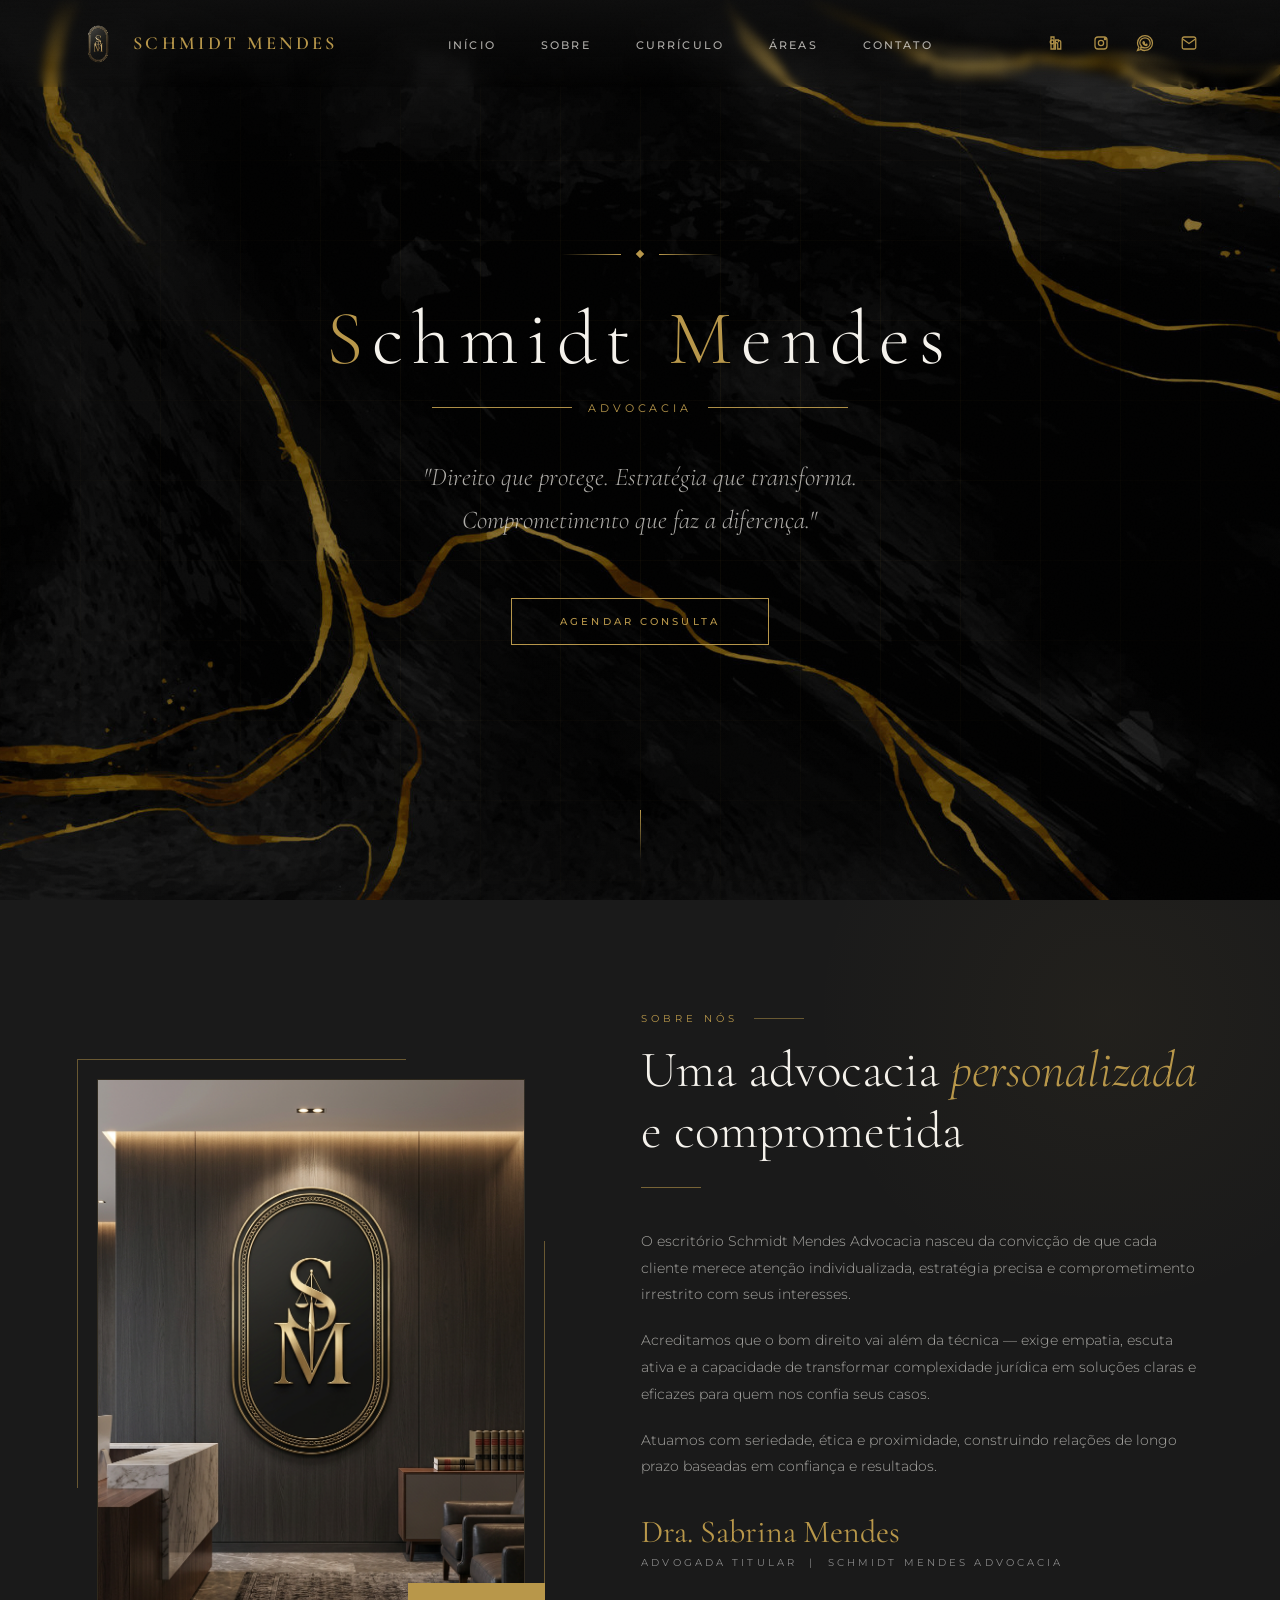
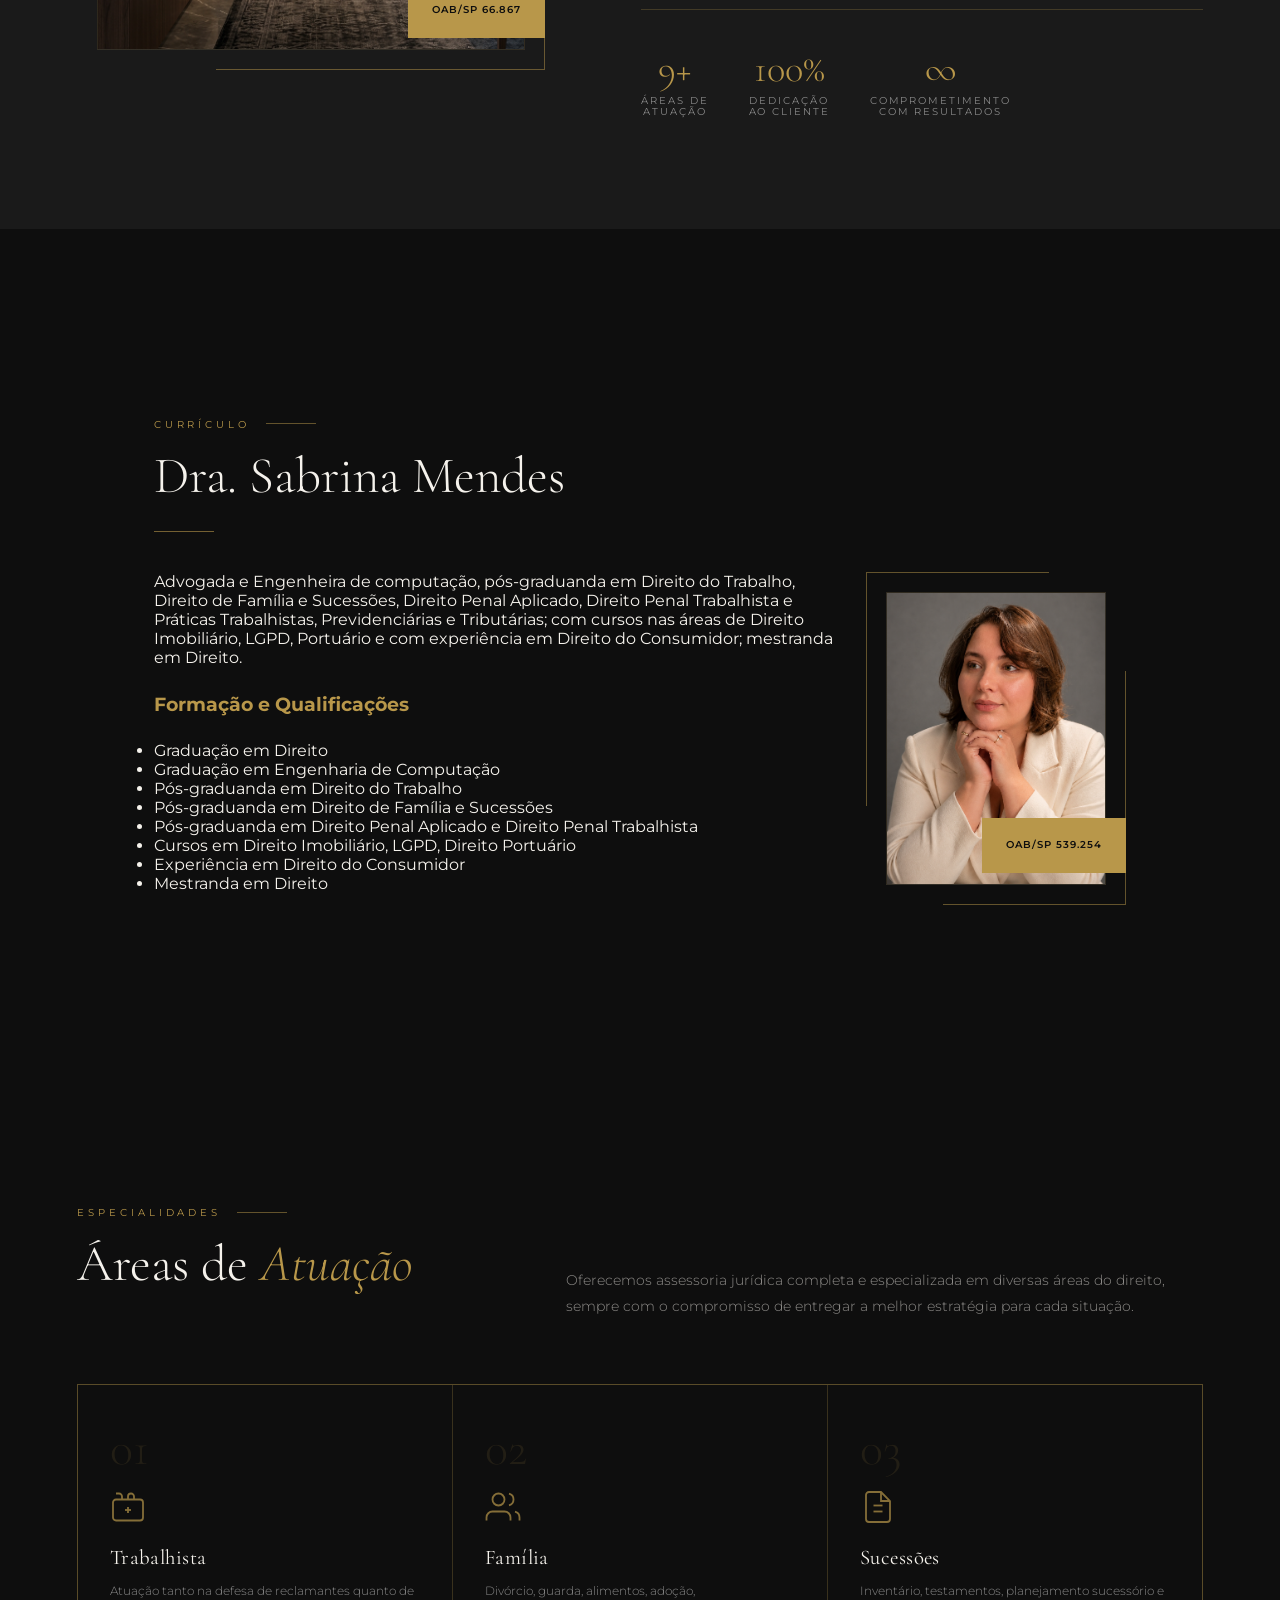
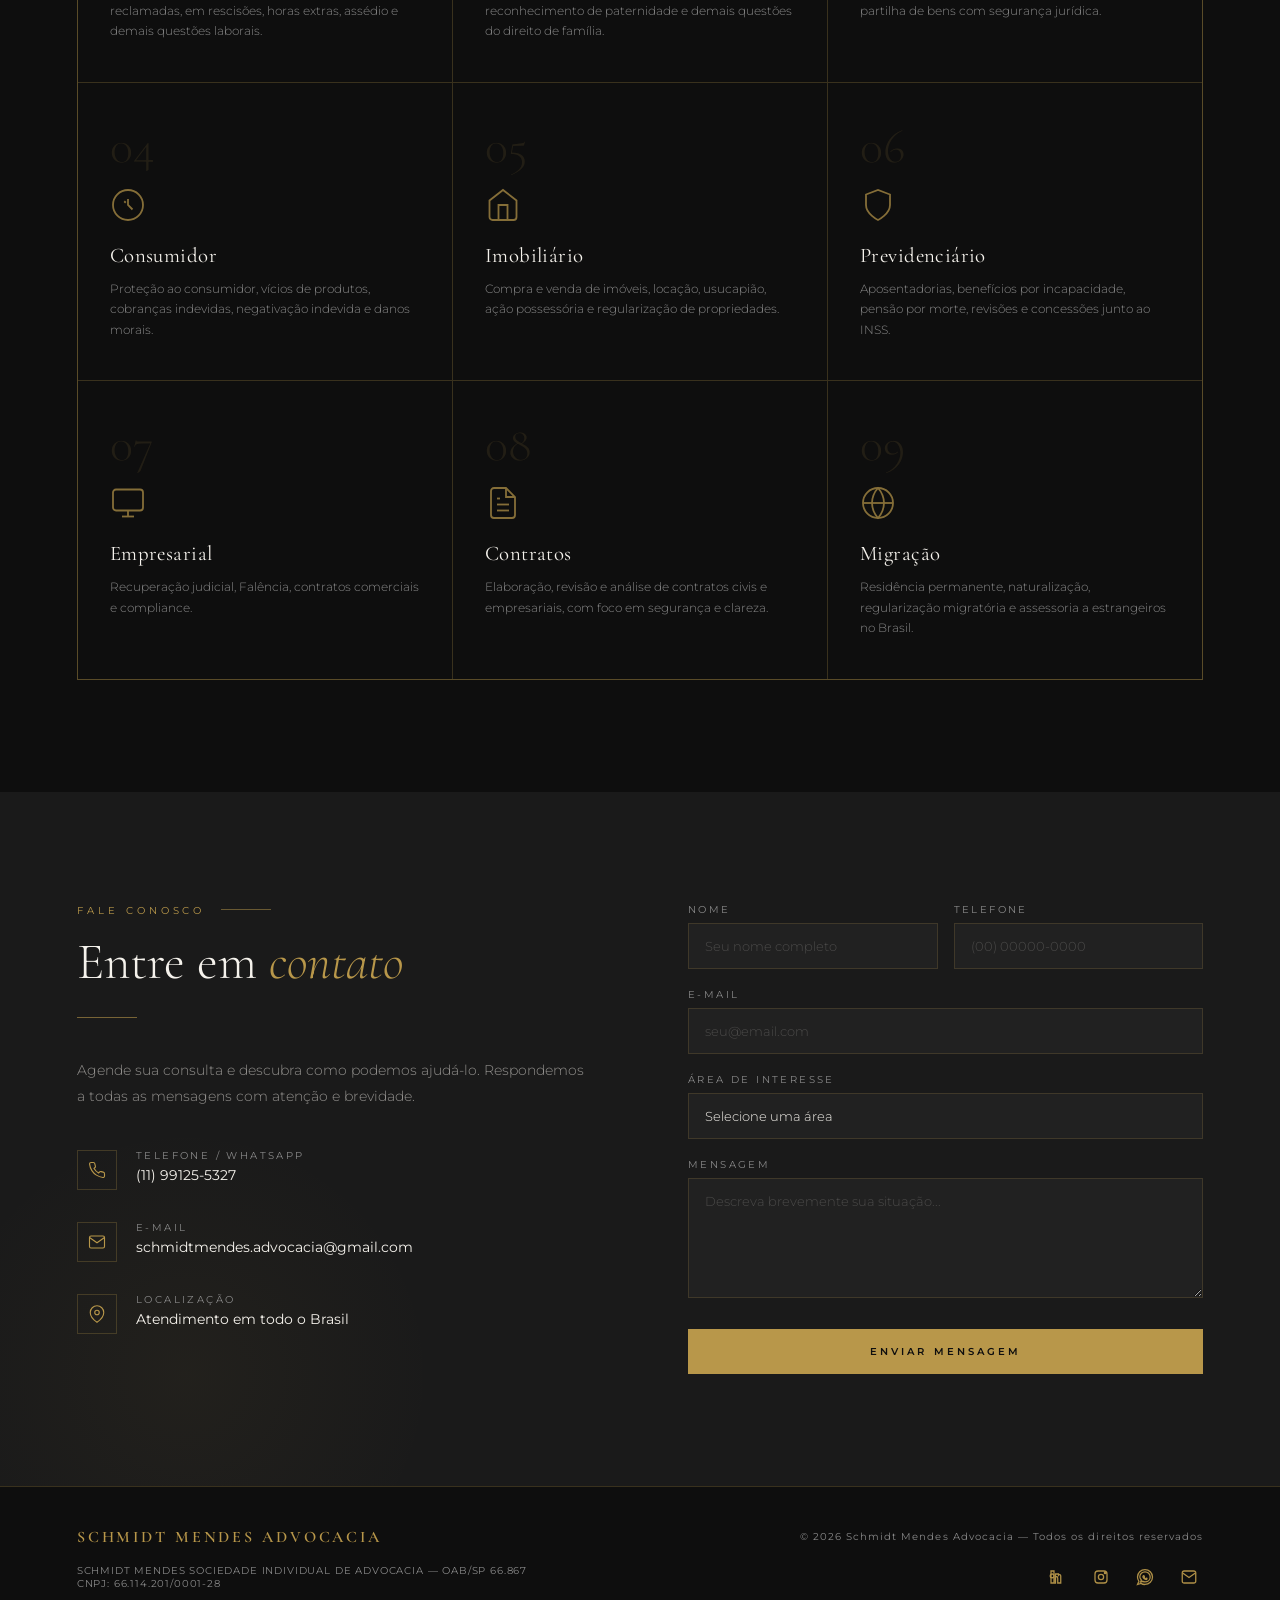
==== commit c7c43e2e: "add images" ====
--- a/index.html
+++ b/index.html
@@ -4,7 +4,7 @@
 <meta charset="UTF-8">
 <meta name="viewport" content="width=device-width, initial-scale=1.0">
 <title>SM Advocacia</title>
-<link rel="icon" type="image/png" href="../SITE THINGS/Gemini_Generated_Image_hbgyanhbgyanhbgy-removebg-preview.png">
+<link rel="icon" type="image/png" href="assets\Gemini_Generated_Image_hbgyanhbgyanhbgy-removebg-preview.png">
 <link href="https://fonts.googleapis.com/css2?family=Cormorant+Garamond:ital,wght@0,300;0,400;0,600;1,300;1,400&family=Montserrat:wght@300;400;500;600&display=swap" rel="stylesheet">
 <link rel="stylesheet" href="Schmidtmendesadv.css">
 <script src="Schmidtmendesadv.js" defer></script>
@@ -13,7 +13,7 @@
 
 <nav>
   <div class="nav-logo">
-    <img class="nav-logo-img" src="../SITE THINGS/Gemini_Generated_Image_hbgyanhbgyanhbgy-removebg-preview.png" alt="Logo Schmidt Mendes">
+    <img class="nav-logo-img" src="assets\Gemini_Generated_Image_hbgyanhbgyanhbgy-removebg-preview.png" alt="Logo Schmidt Mendes">
     <span>Schmidt Mendes</span>
   </div>
     <ul class="nav-links">
@@ -76,7 +76,7 @@
     <div class="sobre-image-wrap reveal">
       <div class="sobre-frame">
         <div class="sobre-placeholder">
-          <img class="sobre-photo" src="../SITE THINGS/Image Editing (2).png" alt="Foto da Advogada" style="width:100%;height:100%;object-fit:cover;display:block;">
+          <img class="sobre-photo" src="assets\Image Editing (2).png" alt="Foto da Advogada" style="width:100%;height:100%;object-fit:cover;display:block;">
         </div>
       </div>
       <div class="sobre-badge">OAB/SP 66.867
@@ -144,7 +144,7 @@
       <div class="sobre-image-wrap reveal" style="width:260px;flex:0 0 260px;">
         <div class="sobre-frame">
           <div class="sobre-placeholder">
-            <img class="sobre-photo" src="../SITE THINGS/ChatGPT Image 16 de mai. de 2026, 17_04_55.png" alt="Dra. Sabrina Mendes" style="width:100%;height:100%;object-fit:cover;display:block;">
+            <img class="sobre-photo" src="assets\ChatGPT Image 16 de mai. de 2026, 17_04_55.png" alt="Dra. Sabrina Mendes" style="width:100%;height:100%;object-fit:cover;display:block;">
           </div>
         </div>
         <div class="sobre-badge">OAB/SP 539.254
--- a/Schmidtmendesadv.css
+++ b/Schmidtmendesadv.css
@@ -151,7 +151,7 @@
   inset: 0;
   background-image: 
     linear-gradient(rgba(0, 0, 0, 0.45), rgba(0, 0, 0, 0.45)),
-    url("../SITE THINGS/black-and-gold-marble-painted-j0p7bzyl3sdvepz0.jpg");
+    url("./assets/black-and-gold-marble-painted-j0p7bzyl3sdvepz0.jpg");
   background-size: cover;
   background-position: center;
   background-attachment: fixed;
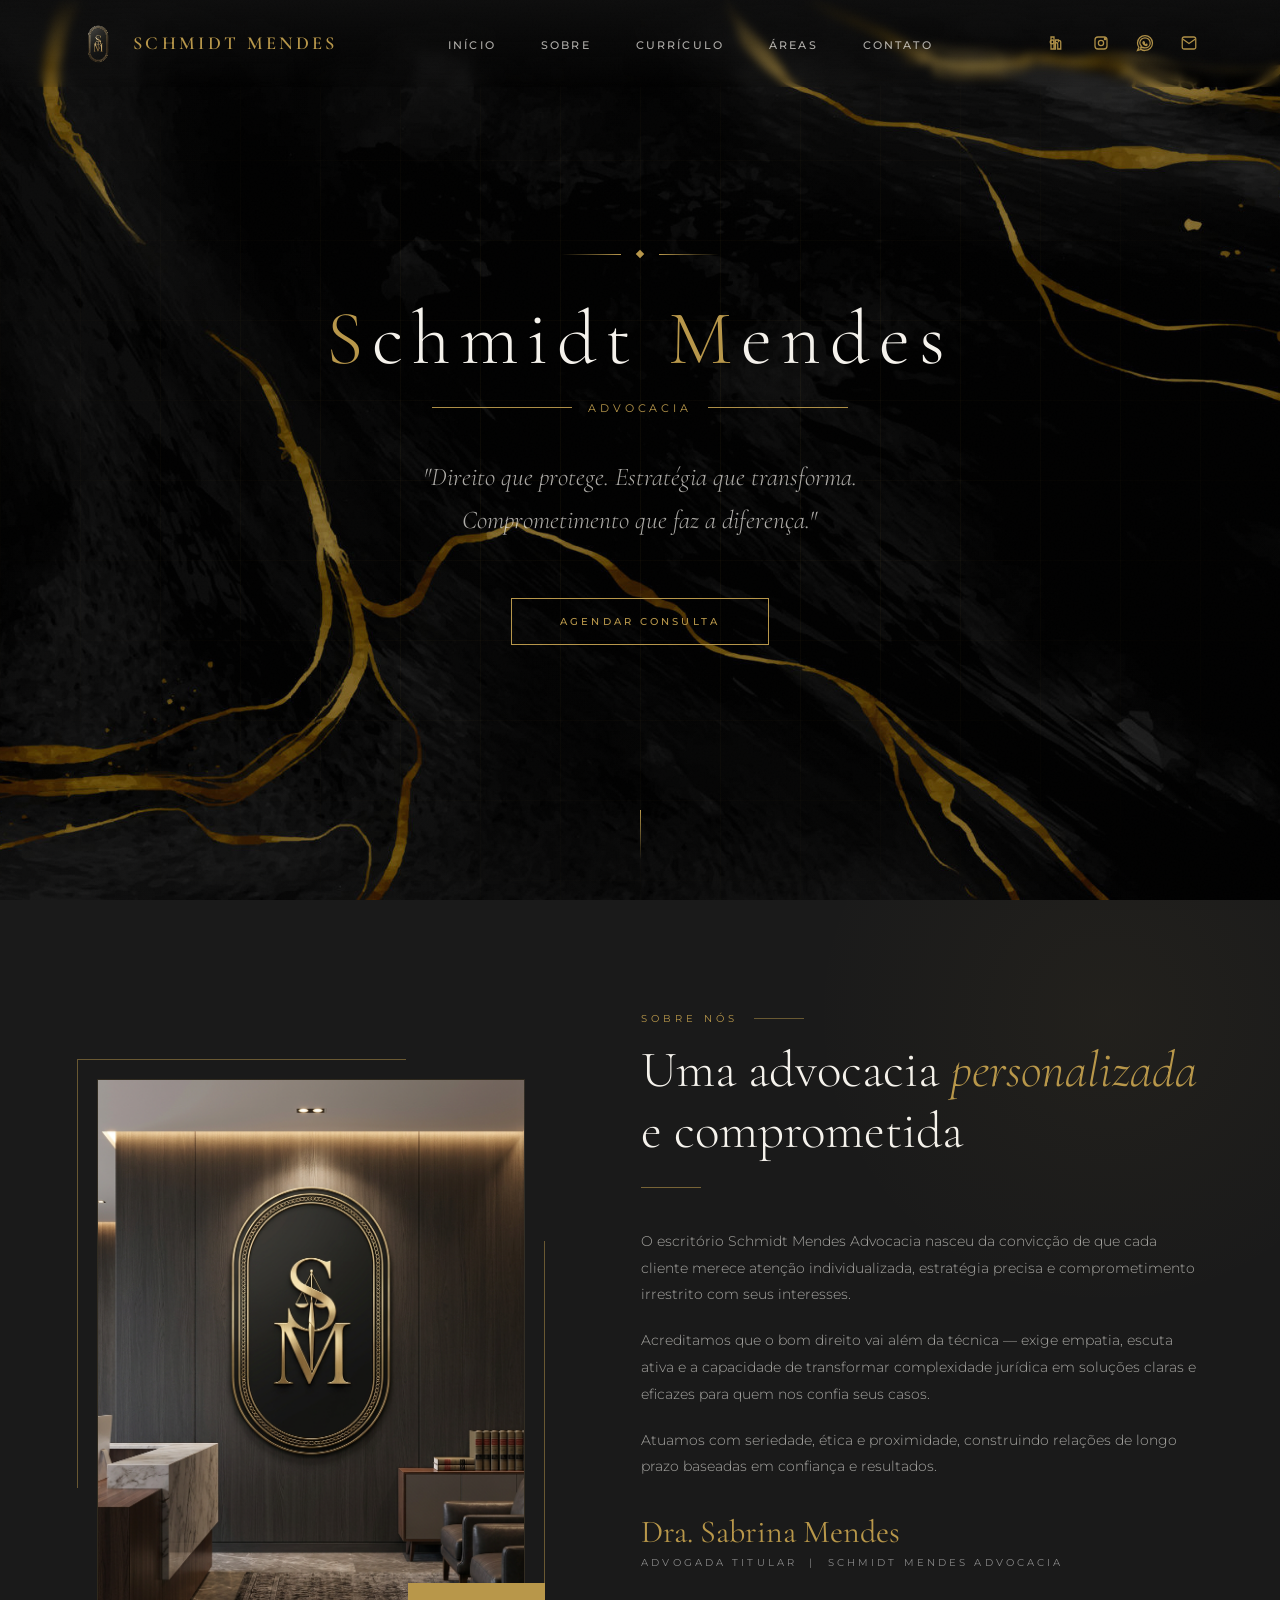
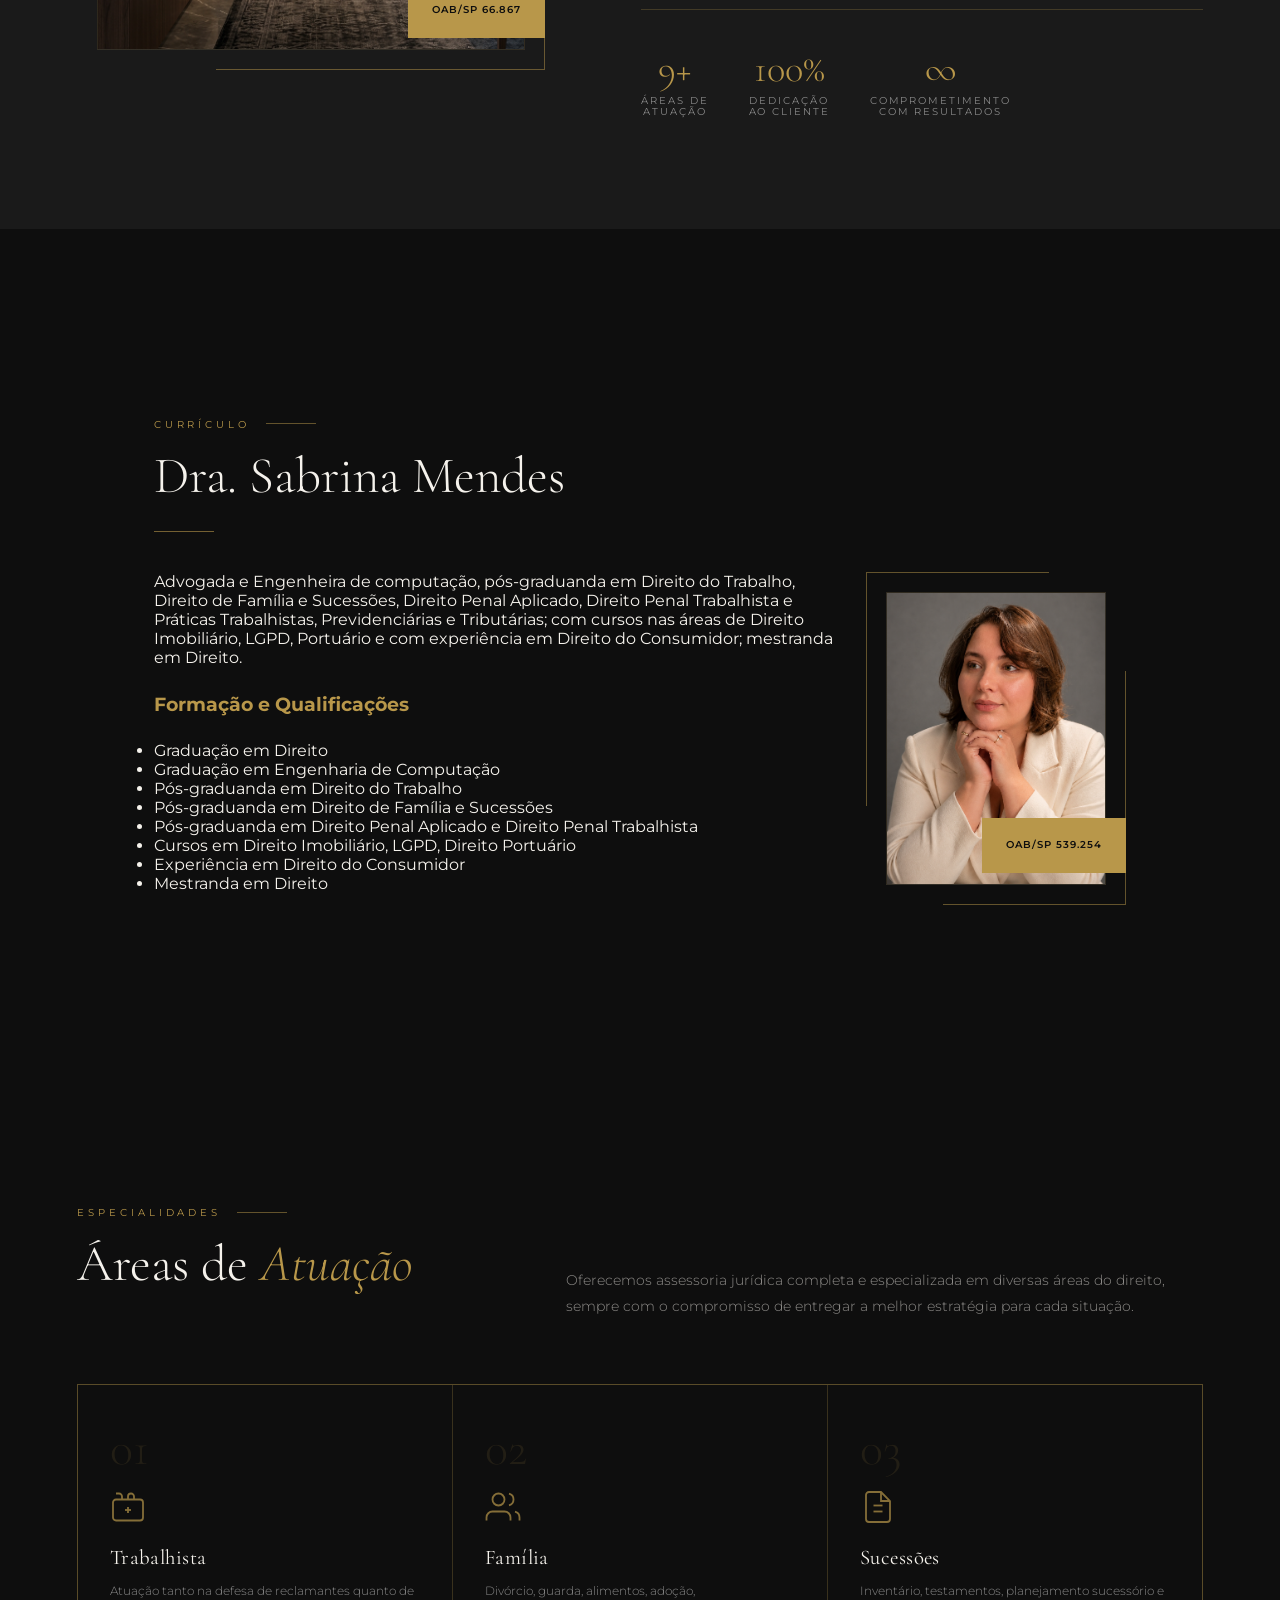
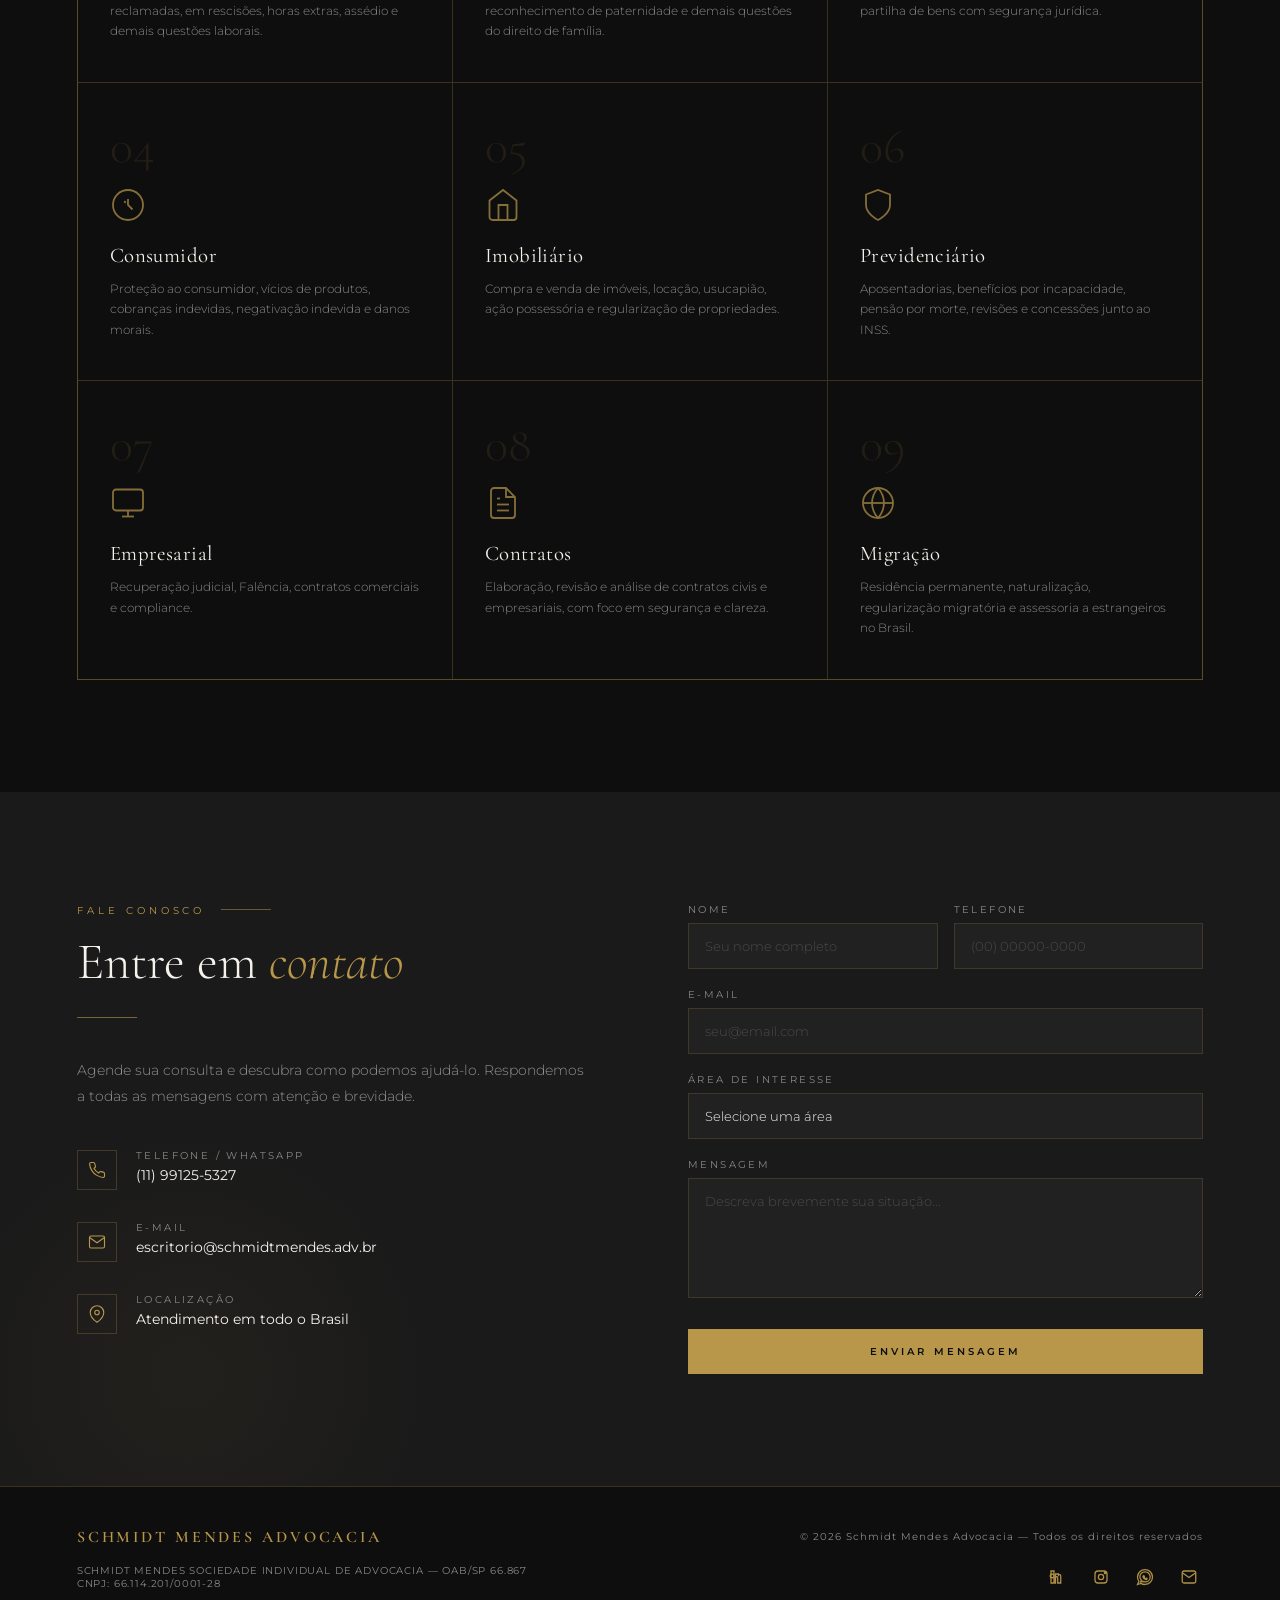
==== commit 653c3d15: "change email" ====
--- a/index.html
+++ b/index.html
@@ -290,7 +290,7 @@
         </div>
         <div>
           <div class="contato-info-label">E-mail</div>
-          <div class="contato-info-val">schmidtmendes.advocacia@gmail.com</div>
+          <div class="contato-info-val">escritorio@schmidtmendes.adv.br</div>
         </div>
       </div>
 
